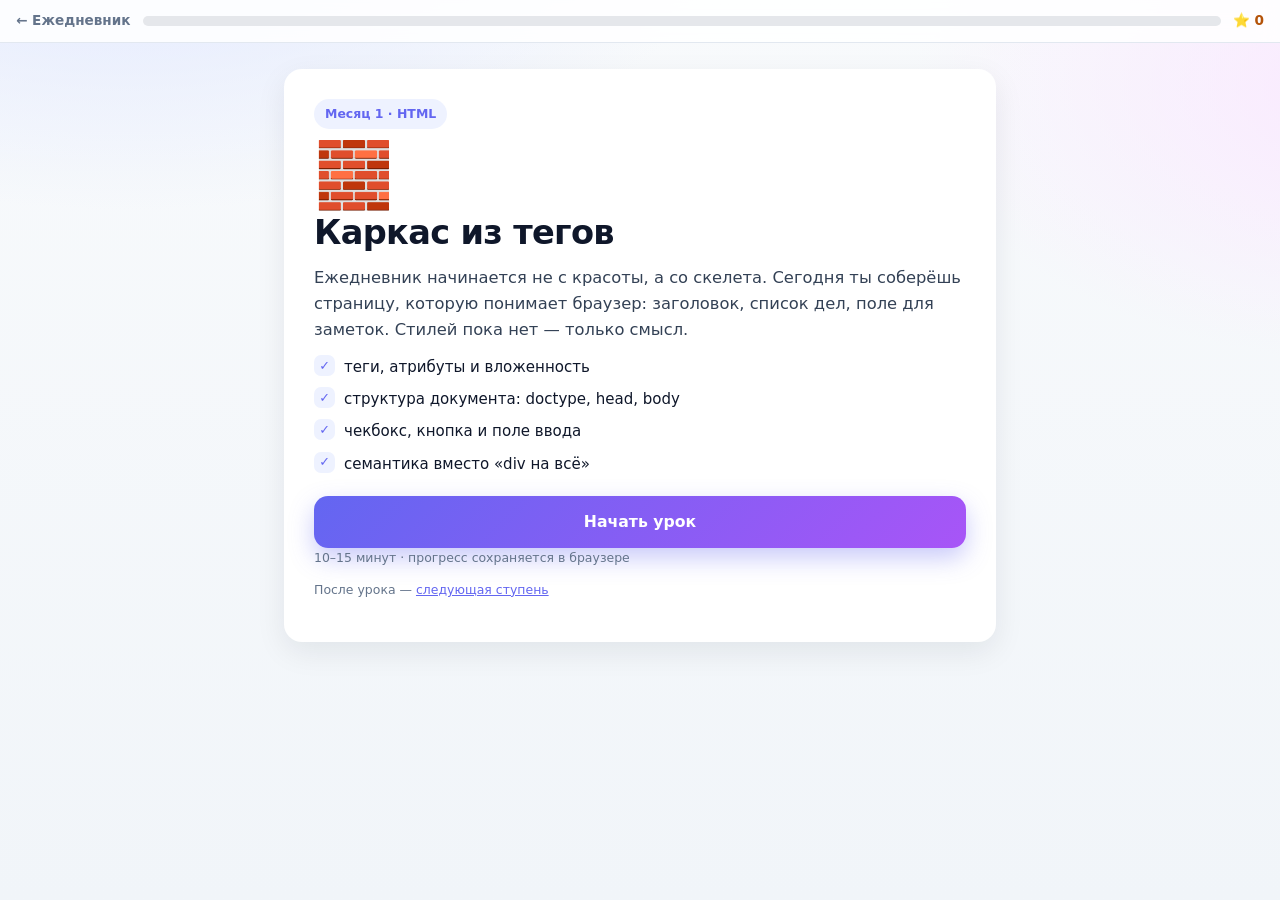
==== lessons/lesson-01.html @ 2822012b "Initial commit" ====
<!DOCTYPE html>
<html lang="ru">
<head>
  <meta charset="UTF-8">
  <meta name="viewport" content="width=device-width, initial-scale=1, viewport-fit=cover">
  <title>Месяц 1: Каркас из тегов — интерактивный урок</title>
  <link rel="stylesheet" href="lesson.css">
</head>
<body>
  <header class="top">
    <a class="top-link" href="../index.html">← Ежедневник</a>
    <div class="track"><div class="track-bar" id="bar"></div></div>
    <div class="stars" id="stars">⭐ 0</div>
  </header>

  <main class="wrap" id="app"></main>

  <script src="lesson.js"></script>
  <script>
    Lesson.render({"month": 1, "track": "HTML", "emoji": "🧱", "title": "Каркас из тегов", "intro": "Ежедневник начинается не с красоты, а со скелета. Сегодня ты соберёшь страницу, которую понимает браузер: заголовок, список дел, поле для заметок. Стилей пока нет — только смысл.", "whatYouLearn": ["теги, атрибуты и вложенность", "структура документа: doctype, head, body", "чекбокс, кнопка и поле ввода", "семантика вместо «div на всё»"], "steps": [{"type": "theory", "tag": "теория", "title": "Тег — это ярлык", "html": "<p>Браузер читает файл сверху вниз и превращает <strong>теги</strong> в элементы страницы. Тег — это ярлык: «это заголовок», «это список», «это кнопка».</p><p>Открыл тег — закрой его. Всё, что внутри, называется <strong>вложенностью</strong>.</p>", "code": "<h1>Мой день</h1>\n<p>Сегодня три дела.</p>\n<ul>\n  <li>Математика</li>\n  <li>Английский</li>\n</ul>", "tip": "Если что-то не отображается — сначала проверь, закрыт ли тег."}, {"type": "theory", "tag": "теория", "title": "Скелет страницы", "html": "<p>У любой страницы есть <strong>head</strong> (невидимая служебная часть: заголовок вкладки, кодировка) и <strong>body</strong> (всё, что видно). Чекбокс делается тегом <code>input</code> с типом <code>checkbox</code>.</p>", "code": "<!DOCTYPE html>\n<html lang=\"ru\">\n<head>\n  <meta charset=\"UTF-8\">\n  <title>Мой ежедневник</title>\n</head>\n<body>\n  <h1>Привет!</h1>\n</body>\n</html>", "tip": "Кодировка UTF-8 — иначе вместо «ё» будут кракозябры."}, {"type": "quiz", "tag": "проверка", "title": "Проверь себя", "questions": [{"text": "Какой тег создаст галочку-чекбокс?", "options": ["<input type=\"checkbox\">", "<button>", "<checkbox>"], "answer": 0, "explain": "input с типом checkbox — единственный правильный вариант. Тега checkbox не существует."}, {"text": "Где живёт всё, что видно на странице?", "options": ["в head", "в body", "в title"], "answer": 1, "explain": "head — служебная часть, body — видимая. title показывается во вкладке браузера."}]}, {"type": "playground", "tag": "практика", "title": "Собери сам", "intro": "Сейчас ты соберёшь маленький кусок настоящего ежедневника.", "task": "Сделай заголовок <code>h1</code> «Мой день» и список из трёх дел через <code>li</code>.", "start": "<h1>Мой день</h1>\n\n<!-- добавь список ul с тремя li -->\n", "check": ["<h1", "<ul", "<li"], "hint": "Список выглядит так: <code>&lt;ul&gt; &lt;li&gt;дело&lt;/li&gt; &lt;/ul&gt;</code>. Внутри должно быть три <code>li</code>.", "success": "Отлично! Это уже настоящая разметка списка дел."}, {"type": "quiz", "boss": true, "tag": "финальный экзамен", "title": "Финальный экзамен", "intro": "Три вопроса — и ступень пройдена. Отвечай по одному.", "questions": [{"text": "Что делает атрибут href у ссылки?", "options": ["задаёт адрес, куда ведёт ссылка", "красит ссылку", "меняет размер шрифта"], "answer": 0, "explain": "href — это адрес. Остальное делает CSS."}, {"text": "Почему кнопку нельзя делать из &lt;div&gt;?", "options": ["div не нажимается с клавиатуры и не сообщает, что это кнопка", "div нельзя стилизовать", "у div нет закрывающего тега"], "answer": 0, "explain": "Кнопка — это смысл и доступность, а не только вид."}]}], "next": "lesson-02.html"});
  </script>
</body>
</html>
---- lessons/lesson.css ----
/* lesson.css — оформление интерактивных уроков (отдельно от приложения). */
:root {
  --ink: #0f172a;
  --muted: #64748b;
  --line: #e2e8f0;
  --accent: #6366f1;
  --accent2: #a855f7;
  --soft: #eef2ff;
  --card: #ffffff;
  --good: #16a34a;
  --bad: #dc2626;
  --radius: 18px;
  --shadow: 0 10px 30px rgba(15, 23, 42, 0.08);
}

* { box-sizing: border-box; }

html { -webkit-text-size-adjust: 100%; }

body {
  margin: 0;
  min-height: 100vh;
  color: var(--ink);
  font-family: system-ui, -apple-system, "Segoe UI", Roboto, "Helvetica Neue", sans-serif;
  font-size: 16px;
  line-height: 1.6;
  background:
    radial-gradient(1000px 500px at 10% -10%, #e0e7ff 0%, transparent 60%),
    radial-gradient(900px 500px at 110% 10%, #fae8ff 0%, transparent 55%),
    linear-gradient(180deg, #f8fafc 0%, #f1f5f9 100%);
  background-attachment: fixed;
}

a { color: var(--accent); }

h1, h2, h3 { line-height: 1.2; margin: 0 0 12px; }
h1 { font-size: clamp(1.55rem, 6vw, 2.1rem); letter-spacing: -0.02em; }
h2 { font-size: clamp(1.2rem, 4.5vw, 1.45rem); }
p { margin: 0 0 12px; }
ul { margin: 0 0 12px; padding-left: 22px; }
li { margin-bottom: 6px; }

/* ===== Верхняя панель ===== */
.top {
  position: sticky;
  top: 0;
  z-index: 10;
  display: flex;
  align-items: center;
  gap: 12px;
  padding: 10px 16px;
  background: rgba(255, 255, 255, 0.86);
  backdrop-filter: blur(10px);
  border-bottom: 1px solid var(--line);
}

.top-link {
  color: var(--muted);
  text-decoration: none;
  font-size: 0.85rem;
  font-weight: 600;
  white-space: nowrap;
}

.track {
  flex: 1;
  height: 10px;
  border-radius: 99px;
  background: #e5e7eb;
  overflow: hidden;
  min-width: 40px;
}

.track-bar {
  height: 100%;
  width: 0;
  border-radius: 99px;
  background: linear-gradient(90deg, var(--accent), var(--accent2));
  transition: width 0.35s ease;
}

.stars {
  font-size: 0.85rem;
  font-weight: 700;
  color: #b45309;
  white-space: nowrap;
  font-variant-numeric: tabular-nums;
}

/* ===== Общая раскладка ===== */
.wrap {
  max-width: 760px;
  margin: 0 auto;
  padding: 18px 16px 40px;
}

.card {
  background: var(--card);
  border-radius: var(--radius);
  box-shadow: var(--shadow);
  padding: 22px;
}

.step { animation: rise 0.28s ease both; }

@keyframes rise {
  from { opacity: 0; transform: translateY(10px); }
  to { opacity: 1; transform: none; }
}

.step-top {
  display: flex;
  align-items: center;
  justify-content: space-between;
  gap: 10px;
  margin-bottom: 6px;
}

.step-num {
  font-size: 0.75rem;
  letter-spacing: 0.06em;
  text-transform: uppercase;
  color: var(--muted);
  font-weight: 700;
}

.chip {
  display: inline-block;
  padding: 5px 11px;
  border-radius: 99px;
  background: var(--soft);
  color: var(--accent);
  font-size: 0.78rem;
  font-weight: 700;
}

.chip.small { font-size: 0.7rem; padding: 4px 9px; }

.step-body { margin-top: 8px; }

.lead { font-size: 1.02rem; color: #334155; }

.tip {
  background: #fefce8;
  border: 1px solid #fde68a;
  border-radius: 12px;
  padding: 10px 12px;
  font-size: 0.9rem;
  color: #713f12;
}

.tiny { font-size: 0.78rem; color: var(--muted); }

/* ===== Кнопки ===== */
.btn {
  display: flex;
  align-items: center;
  justify-content: center;
  gap: 8px;
  width: 100%;
  min-height: 52px;
  padding: 12px 18px;
  border: 0;
  border-radius: 14px;
  font: inherit;
  font-weight: 700;
  font-size: 0.98rem;
  text-decoration: none;
  cursor: pointer;
  transition: transform 0.12s ease, box-shadow 0.2s ease, opacity 0.2s ease;
}

.btn.primary {
  color: #fff;
  background: linear-gradient(135deg, var(--accent), var(--accent2));
  box-shadow: 0 10px 24px rgba(99, 102, 241, 0.35);
}

.btn.primary:active { transform: translateY(1px); }

.btn.ghost {
  background: #f8fafc;
  color: #334155;
  border: 1px solid var(--line);
}

.btn:disabled { opacity: 0.42; cursor: not-allowed; box-shadow: none; }

.step-actions {
  display: flex;
  gap: 10px;
  margin-top: 22px;
}

.step-actions .btn.ghost { flex: 0 0 34%; }
.step-actions .btn.primary { flex: 1; }

.mini {
  border: 1px solid var(--line);
  background: #fff;
  color: #334155;
  border-radius: 9px;
  padding: 6px 10px;
  font: inherit;
  font-size: 0.78rem;
  font-weight: 600;
  cursor: pointer;
}

.linklike {
  display: block;
  width: 100%;
  margin-top: 14px;
  border: 0;
  background: none;
  color: var(--muted);
  font: inherit;
  font-size: 0.85rem;
  text-decoration: underline;
  cursor: pointer;
}

/* ===== Стартовый экран ===== */
.intro { animation: rise 0.3s ease both; }
.intro-emoji {
  font-size: 64px;
  line-height: 1;
  margin: 14px 0 6px;
  animation: float 3.2s ease-in-out infinite;
}

@keyframes float {
  0%, 100% { transform: translateY(0); }
  50% { transform: translateY(-8px); }
}

.mission { font-size: 1.02rem; color: #334155; }

.learn-list {
  list-style: none;
  padding: 0;
  margin: 4px 0 20px;
}

.learn-list li {
  position: relative;
  padding-left: 30px;
  margin-bottom: 8px;
  font-size: 0.94rem;
}

.learn-list li::before {
  content: "✓";
  position: absolute;
  left: 0;
  top: 0;
  width: 21px;
  height: 21px;
  border-radius: 7px;
  background: var(--soft);
  color: var(--accent);
  font-size: 0.8rem;
  font-weight: 800;
  display: flex;
  align-items: center;
  justify-content: center;
}

/* ===== Квиз ===== */
.question { margin-bottom: 22px; }
.question:last-child { margin-bottom: 0; }

.q-text { font-weight: 600; font-size: 1rem; }

.options { display: flex; flex-direction: column; gap: 8px; }

.option {
  width: 100%;
  text-align: left;
  padding: 14px 16px;
  min-height: 52px;
  border-radius: 13px;
  border: 2px solid var(--line);
  background: #f8fafc;
  color: var(--ink);
  font: inherit;
  font-size: 0.94rem;
  cursor: pointer;
  transition: border-color 0.15s ease, background 0.15s ease;
}

.option:hover:not(:disabled) { border-color: #c7d2fe; background: #fff; }
.option:disabled { cursor: default; }

.option.correct {
  border-color: var(--good);
  background: #f0fdf4;
  color: #14532d;
  font-weight: 600;
}

.option.wrong {
  border-color: var(--bad);
  background: #fef2f2;
  color: #7f1d1d;
}

.option.chosen { box-shadow: inset 0 0 0 2px rgba(99, 102, 241, 0.25); }

.explain {
  margin: 10px 0 0;
  padding: 12px 14px;
  border-radius: 12px;
  background: #f1f5f9;
  font-size: 0.9rem;
  color: #334155;
}

.code {
  margin: 12px 0;
  padding: 14px;
  border-radius: 12px;
  background: #0f172a;
  color: #e2e8f0;
  font-family: ui-monospace, SFMono-Regular, Menlo, Consolas, monospace;
  font-size: 0.82rem;
  line-height: 1.5;
  overflow-x: auto;
}

.code code { font-family: inherit; }

/* ===== Задание и редактор ===== */
.task-box {
  background: var(--soft);
  border-left: 4px solid var(--accent);
  border-radius: 12px;
  padding: 12px 14px;
  font-size: 0.94rem;
  margin-bottom: 14px;
}

.editor, .preview, .console {
  border: 1px solid var(--line);
  border-radius: 14px;
  overflow: hidden;
  margin-bottom: 12px;
  background: #fff;
}

.editor-bar {
  display: flex;
  align-items: center;
  justify-content: space-between;
  gap: 8px;
  padding: 8px 12px;
  background: #f1f5f9;
  font-size: 0.76rem;
  font-weight: 700;
  letter-spacing: 0.04em;
  text-transform: uppercase;
  color: #475569;
}

.editor-btns { display: flex; gap: 6px; }

#code {
  display: block;
  width: 100%;
  min-height: 170px;
  padding: 14px;
  border: 0;
  resize: vertical;
  background: #0f172a;
  color: #e2e8f0;
  font-family: ui-monospace, SFMono-Regular, Menlo, Consolas, monospace;
  font-size: 0.85rem;
  line-height: 1.55;
  tab-size: 2;
}

#code:focus { outline: 2px solid var(--accent); outline-offset: -2px; }

iframe#frame {
  display: block;
  width: 100%;
  height: 190px;
  border: 0;
  background: #fff;
}

.console pre {
  margin: 0;
  padding: 12px 14px;
  max-height: 170px;
  overflow: auto;
  color: #a7f3d0;
  background: #0b1220;
  font-family: ui-monospace, SFMono-Regular, Menlo, Consolas, monospace;
  font-size: 0.8rem;
  white-space: pre-wrap;
}

.play-actions { display: flex; gap: 10px; }
.play-actions .btn.primary { flex: 1; }
.play-actions .btn.ghost { flex: 0 0 40%; }

.hint-text {
  margin-top: 10px;
  padding: 12px 14px;
  border-radius: 12px;
  background: #fefce8;
  border: 1px solid #fde68a;
  font-size: 0.9rem;
  color: #713f12;
}

.verdict { margin: 10px 0 0; font-size: 0.9rem; font-weight: 600; }
.verdict.good { color: var(--good); }
.verdict.bad { color: var(--bad); }

/* ===== Чек-лист ===== */
.checklist { display: flex; flex-direction: column; gap: 8px; }

.check-item {
  display: flex;
  align-items: flex-start;
  gap: 12px;
  padding: 13px 14px;
  border-radius: 13px;
  border: 2px solid var(--line);
  background: #f8fafc;
  font-size: 0.94rem;
  cursor: pointer;
  transition: border-color 0.15s ease, background 0.15s ease;
}

.check-item:has(input:checked) {
  border-color: #86efac;
  background: #f0fdf4;
}

.check-item input {
  width: 22px;
  height: 22px;
  margin: 1px 0 0;
  accent-color: var(--accent);
  flex-shrink: 0;
}

/* ===== Финиш ===== */
.finish { text-align: center; animation: rise 0.35s ease both; }

.badge {
  font-size: 72px;
  line-height: 1;
  margin: 6px 0 10px;
  display: inline-block;
  animation: pop 0.55s cubic-bezier(0.2, 1.4, 0.4, 1) both;
}

.badge.perfect { filter: drop-shadow(0 8px 20px rgba(234, 179, 8, 0.45)); }

@keyframes pop {
  0% { transform: scale(0.4) rotate(-14deg); opacity: 0; }
  70% { transform: scale(1.12) rotate(4deg); }
  100% { transform: scale(1) rotate(0); opacity: 1; }
}

.finish-score {
  font-size: 1.1rem;
  font-weight: 700;
  color: #b45309;
  margin-bottom: 6px;
}

.finish-rank { color: #334155; }

.finish-actions {
  display: flex;
  flex-direction: column;
  gap: 10px;
  margin: 18px 0 14px;
}

@media (min-width: 640px) {
  .wrap { padding: 26px 24px 60px; }
  .card { padding: 30px; }
  .finish-actions { flex-direction: row; }
  .finish-actions .btn { flex: 1; }
}

@media (prefers-reduced-motion: reduce) {
  * { animation: none !important; transition: none !important; }
}
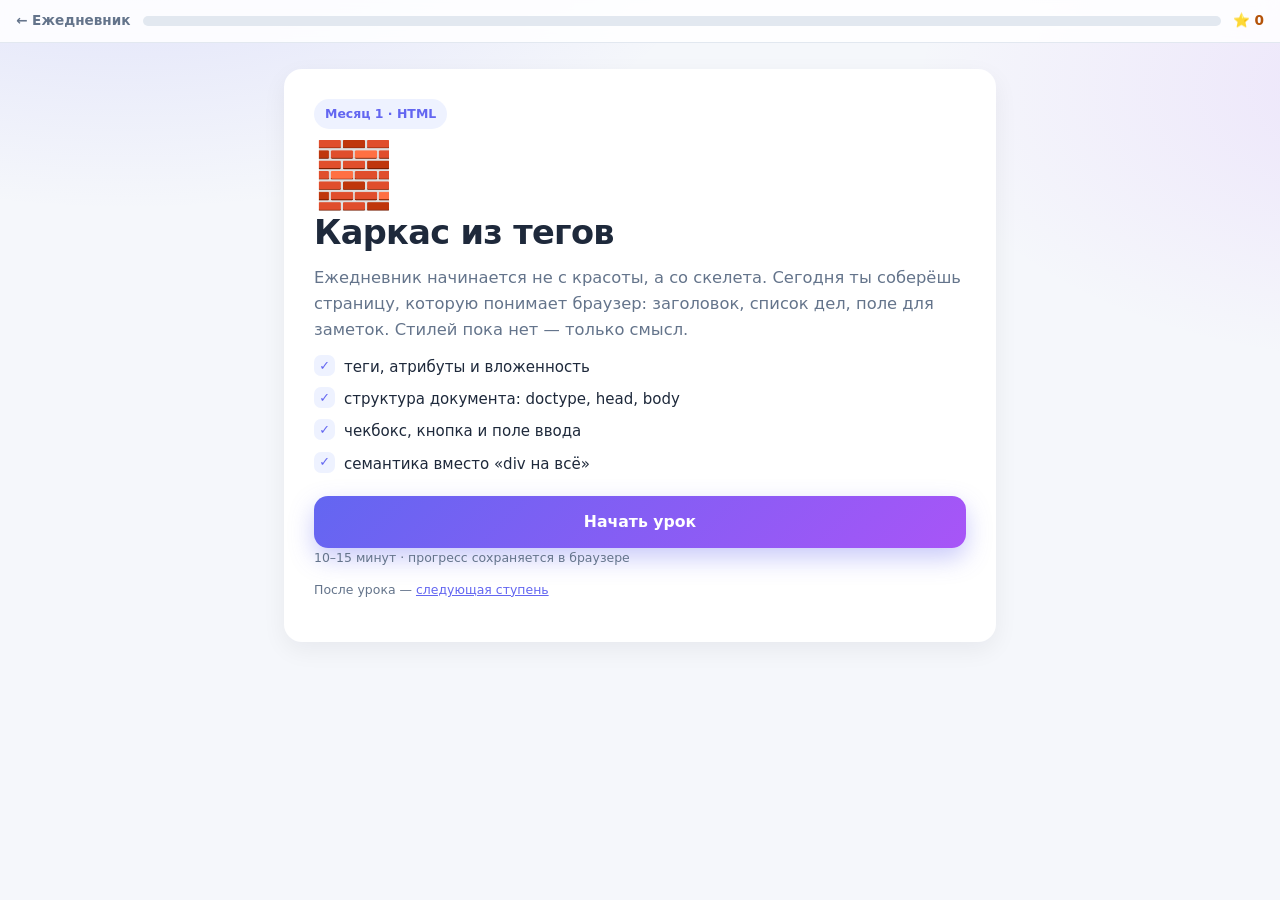
==== commit e13b271d: "v2" ====
--- a/lessons/lesson-01.html
+++ b/lessons/lesson-01.html
@@ -4,7 +4,9 @@
   <meta charset="UTF-8">
   <meta name="viewport" content="width=device-width, initial-scale=1, viewport-fit=cover">
   <title>Месяц 1: Каркас из тегов — интерактивный урок</title>
+  <link rel="stylesheet" href="../css/themes.css">
   <link rel="stylesheet" href="lesson.css">
+  <script src="lesson-theme.js"></script>
 </head>
 <body>
   <header class="top">
--- a/css/themes.css
+++ b/css/themes.css
@@ -0,0 +1,43 @@
+/* themes.css — тёмная тема. Светлая — это значения по умолчанию из base.css.
+   Своя тема подключается отдельным <style> и обычно переопределяет эти же переменные. */
+html[data-theme="dark"] {
+  color-scheme: dark;
+
+  --bg: #0b1120;
+  --card: #151f33;
+  --text: #e2e8f0;
+  --muted: #94a3b8;
+  --accent: #818cf8;
+  --accent-soft: #2a2f5c;
+  --danger: #f87171;
+  --border: #2b3a54;
+  --shadow: 0 8px 24px rgba(0, 0, 0, 0.45);
+
+  --surface-soft: #1b2740;
+  --track: #2b3a54;
+  --splash: #fbbf24;
+  --overlay: rgba(2, 6, 23, 0.72);
+  --quad-border: rgba(255, 255, 255, 0.08);
+  --quad-q1: #3b1d24;
+  --quad-q2: #3a2f14;
+  --quad-q3: #16243f;
+  --quad-q4: #1b2740;
+}
+
+/* Цвета, которые заданы не через переменные, а точечно */
+html[data-theme="dark"] .pomodoro-message.workDone,
+html[data-theme="dark"] .pomodoro-message.breakDone { color: #4ade80; }
+
+html[data-theme="dark"] .step-status { color: #fbbf24; }
+html[data-theme="dark"] .step-status.done { color: #4ade80; }
+html[data-theme="dark"] .lesson-toggle.done { background: #14351f; color: #4ade80; }
+
+html[data-theme="dark"] .learn-progress-fill {
+  background: linear-gradient(90deg, #818cf8, #c084fc);
+}
+
+html[data-theme="dark"] .theme-option.active { color: #0b1120; }
+
+html[data-theme="dark"] .modal-content {
+  box-shadow: 0 24px 80px rgba(0, 0, 0, 0.6);
+}
--- a/lessons/lesson.css
+++ b/lessons/lesson.css
@@ -1,16 +1,28 @@
-/* lesson.css — оформление интерактивных уроков (отдельно от приложения). */
+/* lesson.css — оформление интерактивных уроков.
+   Цвета берутся из темы приложения: lesson-theme.js ставит data-theme,
+   а css/themes.css и своя тема переопределяют переменные. */
 :root {
-  --ink: #0f172a;
+  --bg: #f5f7fb;
+  --card: #ffffff;
+  --text: #1e293b;
   --muted: #64748b;
-  --line: #e2e8f0;
   --accent: #6366f1;
+  --accent-soft: #eef2ff;
+  --danger: #ef4444;
+  --border: #e2e8f0;
+  --radius: 18px;
+  --shadow: 0 8px 24px rgba(15, 23, 42, 0.06);
+  --surface-soft: #f8fafc;
+  --track: #e2e8f0;
+  --splash: #b45309;
+  /* цвета именно уроков */
   --accent2: #a855f7;
-  --soft: #eef2ff;
-  --card: #ffffff;
   --good: #16a34a;
-  --bad: #dc2626;
-  --radius: 18px;
-  --shadow: 0 10px 30px rgba(15, 23, 42, 0.08);
+}
+
+html[data-theme="dark"] {
+  --accent2: #c084fc;
+  --good: #4ade80;
 }
 
 * { box-sizing: border-box; }
@@ -20,14 +32,15 @@
 body {
   margin: 0;
   min-height: 100vh;
-  color: var(--ink);
+  color: var(--text);
   font-family: system-ui, -apple-system, "Segoe UI", Roboto, "Helvetica Neue", sans-serif;
   font-size: 16px;
   line-height: 1.6;
+  background: var(--bg);
   background:
-    radial-gradient(1000px 500px at 10% -10%, #e0e7ff 0%, transparent 60%),
-    radial-gradient(900px 500px at 110% 10%, #fae8ff 0%, transparent 55%),
-    linear-gradient(180deg, #f8fafc 0%, #f1f5f9 100%);
+    radial-gradient(1000px 500px at 10% -10%, color-mix(in srgb, var(--accent) 16%, transparent) 0%, transparent 60%),
+    radial-gradient(900px 500px at 110% 10%, color-mix(in srgb, var(--accent2) 12%, transparent) 0%, transparent 55%),
+    var(--bg);
   background-attachment: fixed;
 }
 
@@ -49,9 +62,11 @@
   align-items: center;
   gap: 12px;
   padding: 10px 16px;
-  background: rgba(255, 255, 255, 0.86);
+  background: var(--card);
+  background: color-mix(in srgb, var(--card) 86%, transparent);
+  -webkit-backdrop-filter: blur(10px);
   backdrop-filter: blur(10px);
-  border-bottom: 1px solid var(--line);
+  border-bottom: 1px solid var(--border);
 }
 
 .top-link {
@@ -66,7 +81,7 @@
   flex: 1;
   height: 10px;
   border-radius: 99px;
-  background: #e5e7eb;
+  background: var(--track);
   overflow: hidden;
   min-width: 40px;
 }
@@ -82,7 +97,7 @@
 .stars {
   font-size: 0.85rem;
   font-weight: 700;
-  color: #b45309;
+  color: var(--splash);
   white-space: nowrap;
   font-variant-numeric: tabular-nums;
 }
@@ -128,7 +143,7 @@
   display: inline-block;
   padding: 5px 11px;
   border-radius: 99px;
-  background: var(--soft);
+  background: var(--accent-soft);
   color: var(--accent);
   font-size: 0.78rem;
   font-weight: 700;
@@ -138,15 +153,22 @@
 
 .step-body { margin-top: 8px; }
 
-.lead { font-size: 1.02rem; color: #334155; }
+.lead { font-size: 1.02rem; color: var(--muted); }
 
 .tip {
-  background: #fefce8;
-  border: 1px solid #fde68a;
+  background: var(--surface-soft);
+  border: 1px solid var(--border);
   border-radius: 12px;
   padding: 10px 12px;
   font-size: 0.9rem;
-  color: #713f12;
+  color: var(--text);
+}
+
+@supports (background: color-mix(in srgb, #fff 50%, #000)) {
+  .tip {
+    background: color-mix(in srgb, var(--splash) 12%, var(--card));
+    border-color: color-mix(in srgb, var(--splash) 35%, var(--border));
+  }
 }
 
 .tiny { font-size: 0.78rem; color: var(--muted); }
@@ -174,14 +196,15 @@
   color: #fff;
   background: linear-gradient(135deg, var(--accent), var(--accent2));
   box-shadow: 0 10px 24px rgba(99, 102, 241, 0.35);
+  box-shadow: 0 10px 24px color-mix(in srgb, var(--accent) 35%, transparent);
 }
 
 .btn.primary:active { transform: translateY(1px); }
 
 .btn.ghost {
-  background: #f8fafc;
-  color: #334155;
-  border: 1px solid var(--line);
+  background: var(--surface-soft);
+  color: var(--text);
+  border: 1px solid var(--border);
 }
 
 .btn:disabled { opacity: 0.42; cursor: not-allowed; box-shadow: none; }
@@ -196,9 +219,9 @@
 .step-actions .btn.primary { flex: 1; }
 
 .mini {
-  border: 1px solid var(--line);
-  background: #fff;
-  color: #334155;
+  border: 1px solid var(--border);
+  background: var(--card);
+  color: var(--text);
   border-radius: 9px;
   padding: 6px 10px;
   font: inherit;
@@ -234,7 +257,7 @@
   50% { transform: translateY(-8px); }
 }
 
-.mission { font-size: 1.02rem; color: #334155; }
+.mission { font-size: 1.02rem; color: var(--muted); }
 
 .learn-list {
   list-style: none;
@@ -257,7 +280,7 @@
   width: 21px;
   height: 21px;
   border-radius: 7px;
-  background: var(--soft);
+  background: var(--accent-soft);
   color: var(--accent);
   font-size: 0.8rem;
   font-weight: 800;
@@ -280,40 +303,45 @@
   padding: 14px 16px;
   min-height: 52px;
   border-radius: 13px;
-  border: 2px solid var(--line);
-  background: #f8fafc;
-  color: var(--ink);
+  border: 2px solid var(--border);
+  background: var(--surface-soft);
+  color: var(--text);
   font: inherit;
   font-size: 0.94rem;
   cursor: pointer;
   transition: border-color 0.15s ease, background 0.15s ease;
 }
 
-.option:hover:not(:disabled) { border-color: #c7d2fe; background: #fff; }
+.option:hover:not(:disabled) { border-color: var(--accent); background: var(--card); }
 .option:disabled { cursor: default; }
 
 .option.correct {
   border-color: var(--good);
-  background: #f0fdf4;
-  color: #14532d;
+  background: var(--card);
+  background: color-mix(in srgb, var(--good) 14%, var(--card));
+  color: var(--text);
   font-weight: 600;
 }
 
 .option.wrong {
-  border-color: var(--bad);
-  background: #fef2f2;
-  color: #7f1d1d;
-}
-
-.option.chosen { box-shadow: inset 0 0 0 2px rgba(99, 102, 241, 0.25); }
+  border-color: var(--danger);
+  background: var(--card);
+  background: color-mix(in srgb, var(--danger) 12%, var(--card));
+  color: var(--text);
+}
+
+.option.chosen {
+  box-shadow: inset 0 0 0 2px rgba(99, 102, 241, 0.25);
+  box-shadow: inset 0 0 0 2px color-mix(in srgb, var(--accent) 35%, transparent);
+}
 
 .explain {
   margin: 10px 0 0;
   padding: 12px 14px;
   border-radius: 12px;
-  background: #f1f5f9;
+  background: var(--surface-soft);
   font-size: 0.9rem;
-  color: #334155;
+  color: var(--text);
 }
 
 .code {
@@ -332,7 +360,7 @@
 
 /* ===== Задание и редактор ===== */
 .task-box {
-  background: var(--soft);
+  background: var(--accent-soft);
   border-left: 4px solid var(--accent);
   border-radius: 12px;
   padding: 12px 14px;
@@ -341,11 +369,11 @@
 }
 
 .editor, .preview, .console {
-  border: 1px solid var(--line);
+  border: 1px solid var(--border);
   border-radius: 14px;
   overflow: hidden;
   margin-bottom: 12px;
-  background: #fff;
+  background: var(--card);
 }
 
 .editor-bar {
@@ -354,12 +382,12 @@
   justify-content: space-between;
   gap: 8px;
   padding: 8px 12px;
-  background: #f1f5f9;
+  background: var(--surface-soft);
   font-size: 0.76rem;
   font-weight: 700;
   letter-spacing: 0.04em;
   text-transform: uppercase;
-  color: #475569;
+  color: var(--muted);
 }
 
 .editor-btns { display: flex; gap: 6px; }
@@ -386,7 +414,7 @@
   width: 100%;
   height: 190px;
   border: 0;
-  background: #fff;
+  background: #ffffff;
 }
 
 .console pre {
@@ -409,15 +437,22 @@
   margin-top: 10px;
   padding: 12px 14px;
   border-radius: 12px;
-  background: #fefce8;
-  border: 1px solid #fde68a;
+  background: var(--surface-soft);
+  border: 1px solid var(--border);
   font-size: 0.9rem;
-  color: #713f12;
+  color: var(--text);
+}
+
+@supports (background: color-mix(in srgb, #fff 50%, #000)) {
+  .hint-text {
+    background: color-mix(in srgb, var(--splash) 12%, var(--card));
+    border-color: color-mix(in srgb, var(--splash) 35%, var(--border));
+  }
 }
 
 .verdict { margin: 10px 0 0; font-size: 0.9rem; font-weight: 600; }
 .verdict.good { color: var(--good); }
-.verdict.bad { color: var(--bad); }
+.verdict.bad { color: var(--danger); }
 
 /* ===== Чек-лист ===== */
 .checklist { display: flex; flex-direction: column; gap: 8px; }
@@ -428,16 +463,17 @@
   gap: 12px;
   padding: 13px 14px;
   border-radius: 13px;
-  border: 2px solid var(--line);
-  background: #f8fafc;
+  border: 2px solid var(--border);
+  background: var(--surface-soft);
   font-size: 0.94rem;
   cursor: pointer;
   transition: border-color 0.15s ease, background 0.15s ease;
 }
 
 .check-item:has(input:checked) {
-  border-color: #86efac;
-  background: #f0fdf4;
+  border-color: var(--good);
+  background: var(--card);
+  background: color-mix(in srgb, var(--good) 12%, var(--card));
 }
 
 .check-item input {
@@ -470,11 +506,11 @@
 .finish-score {
   font-size: 1.1rem;
   font-weight: 700;
-  color: #b45309;
+  color: var(--splash);
   margin-bottom: 6px;
 }
 
-.finish-rank { color: #334155; }
+.finish-rank { color: var(--muted); }
 
 .finish-actions {
   display: flex;
